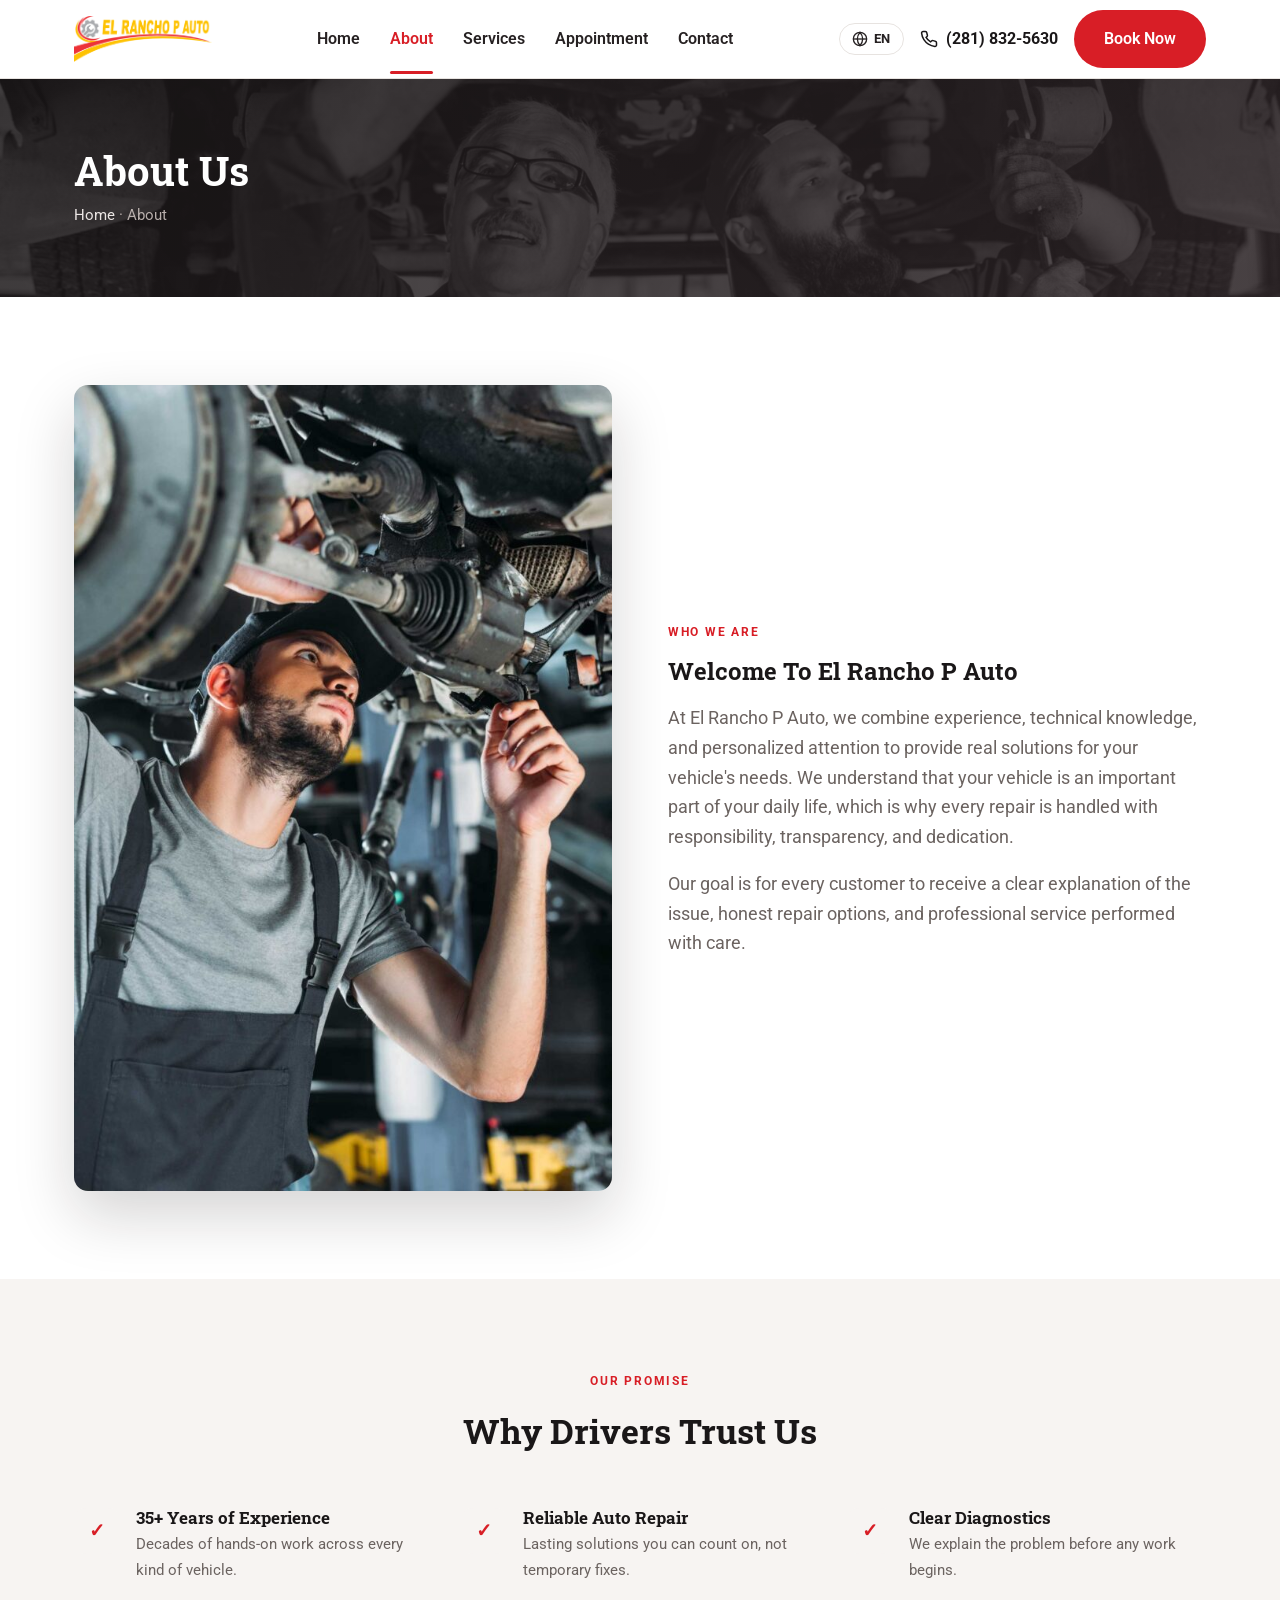
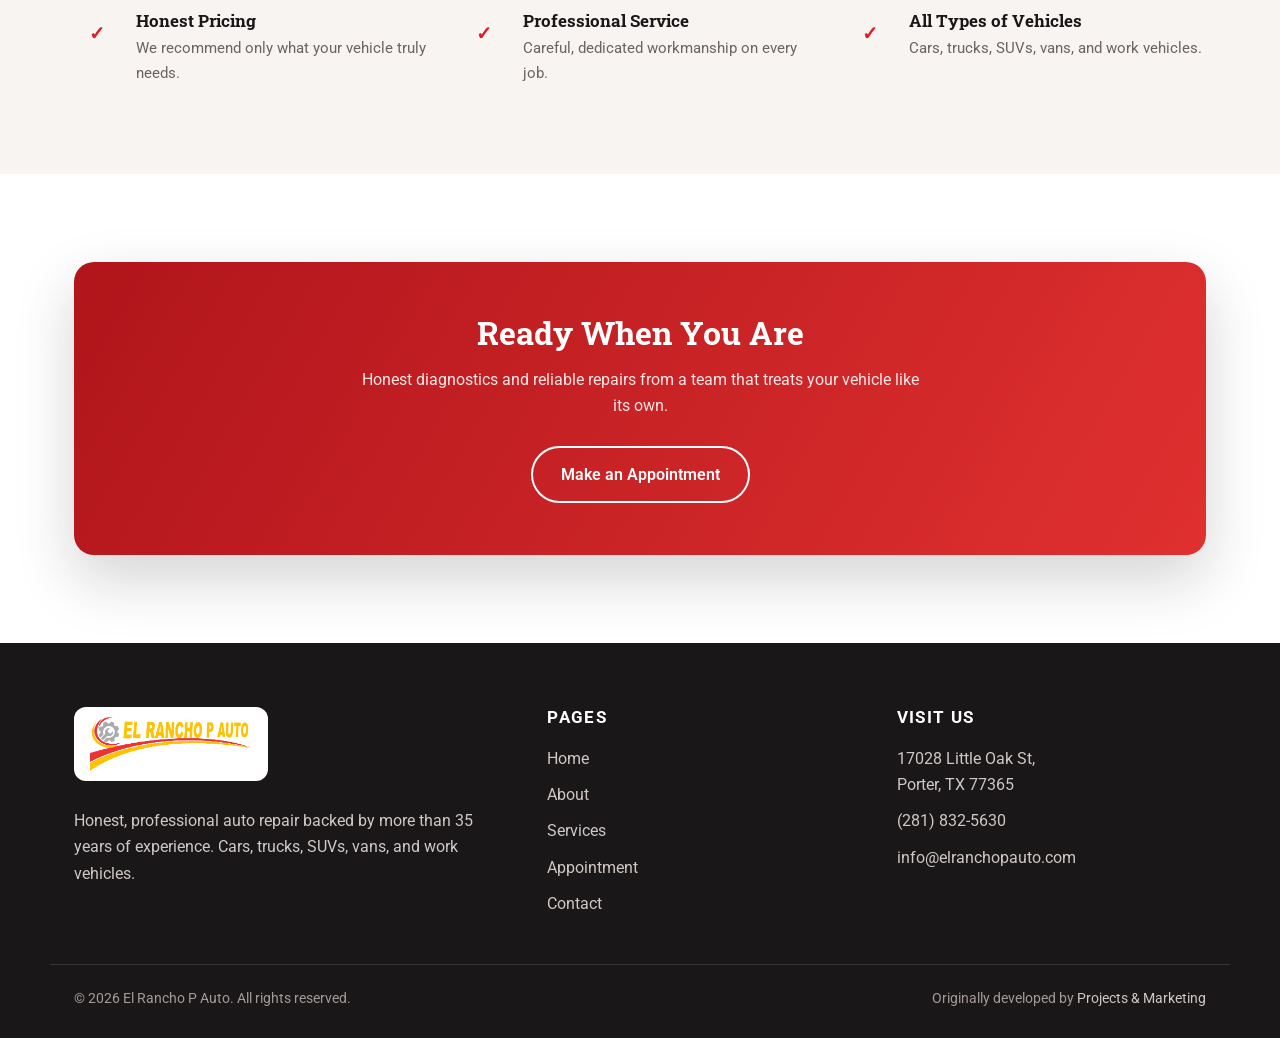
==== about.html @ 1ee65aa2 "Sitio web El Rancho P Auto — landing bilingüe EN/ES (rebuild por JECT)" ====
<!DOCTYPE html>
<html lang="en">
<head>
<meta charset="UTF-8">
<meta name="viewport" content="width=device-width, initial-scale=1">
<title>About — El Rancho P Auto | Trusted Auto Repair in Porter, TX</title>
<meta name="description" content="Learn about El Rancho P Auto: 35+ years of experience, reliable auto repair, clear diagnostics, honest pricing, and professional service for all types of vehicles in Porter, Texas.">
<link rel="icon" href="assets/img/favicon.png">
<link rel="preconnect" href="https://fonts.googleapis.com">
<link rel="preconnect" href="https://fonts.gstatic.com" crossorigin>
<link href="https://fonts.googleapis.com/css2?family=Roboto+Slab:wght@500;700;800&family=Roboto:wght@400;500;700&display=swap" rel="stylesheet">
<link rel="stylesheet" href="css/styles.css">
</head>
<body>

<header class="site-header">
  <div class="container nav">
    <a class="nav__logo" href="index.html"><img src="assets/img/logo.png" alt="El Rancho P Auto"></a>
    <ul class="nav__menu">
      <li><a href="index.html">Home</a></li>
      <li><a href="about.html" class="is-active">About</a></li>
      <li><a href="services.html">Services</a></li>
      <li><a href="appointment.html">Appointment</a></li>
      <li><a href="contact.html">Contact</a></li>
    </ul>
    <div class="nav__cta">
      <button class="lang-toggle" id="langToggle" type="button" title="Switch language / Cambiar idioma" aria-label="Switch language"><svg viewBox="0 0 24 24" fill="none" stroke="currentColor" stroke-width="2"><circle cx="12" cy="12" r="10"></circle><path d="M2 12h20"></path><path d="M12 2a15.3 15.3 0 0 1 4 10 15.3 15.3 0 0 1-4 10 15.3 15.3 0 0 1-4-10 15.3 15.3 0 0 1 4-10z"></path></svg><span class="lang-toggle__code">EN</span></button>
      <a class="nav__phone" href="tel:+12818325630">
        <svg width="18" height="18" viewBox="0 0 24 24" fill="none" stroke="currentColor" stroke-width="2"><path d="M22 16.92v3a2 2 0 0 1-2.18 2 19.79 19.79 0 0 1-8.63-3.07 19.5 19.5 0 0 1-6-6 19.79 19.79 0 0 1-3.07-8.67A2 2 0 0 1 4.11 2h3a2 2 0 0 1 2 1.72c.13.96.36 1.9.7 2.81a2 2 0 0 1-.45 2.11L8.09 9.91a16 16 0 0 0 6 6l1.27-1.27a2 2 0 0 1 2.11-.45c.91.34 1.85.57 2.81.7A2 2 0 0 1 22 16.92z"/></svg>
        (281) 832-5630</a>
      <a class="btn btn--primary" href="appointment.html">Book Now</a>
      <button class="nav__toggle" aria-label="Open menu"><span></span><span></span><span></span></button>
    </div>
  </div>
</header>

<section class="hero hero--sub">
  <div class="container">
    <div class="hero__inner">
      <h1>About Us</h1>
      <div class="breadcrumb"><a href="index.html">Home</a> · About</div>
    </div>
  </div>
</section>

<section class="section">
  <div class="container">
    <div class="split">
      <div><img src="assets/img/about-portrait.jpg" alt="El Rancho P Auto mechanic at work"></div>
      <div>
        <span class="eyebrow">Who We Are</span>
        <h2>Welcome To El Rancho P Auto</h2>
        <p class="lead" style="margin:18px 0">At El Rancho P Auto, we combine experience, technical knowledge, and personalized attention to provide real solutions for your vehicle's needs. We understand that your vehicle is an important part of your daily life, which is why every repair is handled with responsibility, transparency, and dedication.</p>
        <p class="lead">Our goal is for every customer to receive a clear explanation of the issue, honest repair options, and professional service performed with care.</p>
      </div>
    </div>
  </div>
</section>

<section class="section section--alt">
  <div class="container">
    <div class="section__head">
      <span class="eyebrow">Our Promise</span>
      <h2>Why Drivers Trust Us</h2>
    </div>
    <div class="grid grid-3">
      <div class="feature"><div class="feature__icon">✓</div><div><h3>35+ Years of Experience</h3><p>Decades of hands-on work across every kind of vehicle.</p></div></div>
      <div class="feature"><div class="feature__icon">✓</div><div><h3>Reliable Auto Repair</h3><p>Lasting solutions you can count on, not temporary fixes.</p></div></div>
      <div class="feature"><div class="feature__icon">✓</div><div><h3>Clear Diagnostics</h3><p>We explain the problem before any work begins.</p></div></div>
      <div class="feature"><div class="feature__icon">✓</div><div><h3>Honest Pricing</h3><p>We recommend only what your vehicle truly needs.</p></div></div>
      <div class="feature"><div class="feature__icon">✓</div><div><h3>Professional Service</h3><p>Careful, dedicated workmanship on every job.</p></div></div>
      <div class="feature"><div class="feature__icon">✓</div><div><h3>All Types of Vehicles</h3><p>Cars, trucks, SUVs, vans, and work vehicles.</p></div></div>
    </div>
  </div>
</section>

<section class="section">
  <div class="container">
    <div class="cta-strip">
      <h2>Ready When You Are</h2>
      <p>Honest diagnostics and reliable repairs from a team that treats your vehicle like its own.</p>
      <a class="btn btn--ghost" href="appointment.html" style="border-color:#fff">Make an Appointment</a>
    </div>
  </div>
</section>

<footer class="site-footer">
  <div class="container footer-grid">
    <div>
      <span style="display:inline-block;background:#fff;padding:10px 16px;border-radius:12px"><img src="assets/img/logo.png" alt="El Rancho P Auto" style="margin:0"></span>
      <p style="margin-top:18px">Honest, professional auto repair backed by more than 35 years of experience. Cars, trucks, SUVs, vans, and work vehicles.</p>
    </div>
    <div>
      <h4>Pages</h4>
      <ul class="footer-links">
        <li><a href="index.html">Home</a></li>
        <li><a href="about.html">About</a></li>
        <li><a href="services.html">Services</a></li>
        <li><a href="appointment.html">Appointment</a></li>
        <li><a href="contact.html">Contact</a></li>
      </ul>
    </div>
    <div>
      <h4>Visit Us</h4>
      <ul class="footer-links">
        <li>17028 Little Oak St,<br>Porter, TX 77365</li>
        <li><a href="tel:+12818325630">(281) 832-5630</a></li>
        <li><a href="mailto:info@elranchopauto.com">info@elranchopauto.com</a></li>
      </ul>
    </div>
  </div>
  <div class="container footer-bottom">
    <span>© <span data-year>2026</span> El Rancho P Auto. All rights reserved.</span>
    <span>Originally developed by <a href="http://projectsandmarketing.net" target="_blank" rel="noopener">Projects &amp; Marketing</a></span>
  </div>
</footer>

<script src="js/main.js"></script>
<script src="js/i18n.js"></script>
</body>
</html>
---- css/styles.css ----
/* =====================================================================
   El Rancho P Auto — clean rebuild stylesheet
   Brand palette corrected to logo brand colors
   Primary #D81E26 · Dark #1A1718 · Reserved gold #E8A200
   Fonts: Roboto (body) / Roboto Slab (headings)
   ===================================================================== */

:root{
  --blue:#D81E26;        /* PRIMARY intense red (anchored to logo #E03030, deepened for AA + intensity) */
  --blue-dark:#B0151B;   /* darker red — button hover / gradient end */
  --navy:#1A1718;        /* near-black charcoal (warm, never blue) — headings, hero, footer */
  --slate:#262122;       /* charcoal mid — body text, dark-button hover, nav links */
  --teal:#3A3335;        /* repurposed neutral warm charcoal (gold is reserved) */
  --bg:#ffffff;
  --bg-alt:#F7F4F2;      /* warm light gray (NOT blue) */
  --text:#262122;
  --muted:#6B6360;       /* neutral warm gray */
  --line:#E7E3E0;        /* neutral warm border */
  --white:#ffffff;
  --radius:14px;
  --shadow:0 10px 30px rgba(20,18,18,.10);
  --shadow-lg:0 24px 60px rgba(20,18,18,.18);
  --max:1180px;
  --font:"Roboto",-apple-system,BlinkMacSystemFont,"Segoe UI",Helvetica,Arial,sans-serif;
  --font-head:"Roboto Slab",Georgia,"Times New Roman",serif;
  --gold:#E8A200;        /* RESERVED: review/rating stars only */
}

*{box-sizing:border-box;margin:0;padding:0}
html{scroll-behavior:smooth}
body{
  font-family:var(--font);
  color:var(--text);
  line-height:1.65;
  background:var(--bg);
  -webkit-font-smoothing:antialiased;
}
img{max-width:100%;display:block;height:auto}
a{color:var(--blue);text-decoration:none;transition:.2s}
a:hover{color:var(--blue-dark)}
h1,h2,h3,h4,h5{font-family:var(--font-head);color:var(--navy);line-height:1.2;font-weight:700}
.container{max-width:var(--max);margin:0 auto;padding:0 24px}
.eyebrow{display:inline-block;font-family:var(--font);font-weight:700;text-transform:uppercase;
  letter-spacing:.14em;font-size:.78rem;color:var(--blue);margin-bottom:14px}
.section{padding:88px 0}
.section--alt{background:var(--bg-alt)}
.section__head{max-width:720px;margin:0 auto 56px;text-align:center}
.section__head h2{font-size:2.1rem;margin-top:6px}
.section__head p{color:var(--muted);margin-top:14px;font-size:1.05rem}
.lead{font-size:1.12rem;color:var(--muted)}

/* ---------- Buttons ---------- */
.btn{display:inline-flex;align-items:center;gap:9px;font-weight:600;font-family:var(--font);
  padding:14px 28px;border-radius:999px;cursor:pointer;border:2px solid transparent;font-size:.98rem}
.btn--primary{background:var(--blue);color:#fff}
.btn--primary:hover{background:var(--blue-dark);color:#fff;transform:translateY(-2px)}
.btn--ghost{background:transparent;color:#fff;border-color:rgba(255,255,255,.6)}
.btn--ghost:hover{background:#fff;color:var(--navy)}
.btn--dark{background:var(--navy);color:#fff}
.btn--dark:hover{background:var(--slate);color:#fff}

/* ---------- Header ---------- */
.site-header{position:sticky;top:0;z-index:50;background:rgba(255,255,255,.96);
  backdrop-filter:blur(8px);border-bottom:1px solid var(--line)}
.nav{display:flex;align-items:center;justify-content:space-between;gap:24px;height:78px}
.nav__logo img{height:46px;width:auto}
.nav__menu{display:flex;align-items:center;gap:30px;list-style:none}
.nav__menu a{color:var(--slate);font-weight:600;font-size:.97rem;position:relative}
.nav__menu a:hover,.nav__menu a.is-active{color:var(--blue)}
.nav__menu a.is-active::after{content:"";position:absolute;left:0;right:0;bottom:-26px;height:3px;background:var(--blue);border-radius:3px}
.nav__cta{display:flex;align-items:center;gap:16px}
.nav__phone{display:inline-flex;align-items:center;gap:8px;font-weight:700;color:var(--navy)}
.nav__toggle{display:none;flex-direction:column;gap:5px;background:none;border:0;cursor:pointer;padding:8px}
.nav__toggle span{width:26px;height:3px;background:var(--navy);border-radius:3px;transition:.3s}

/* ---------- Hero ---------- */
.hero{position:relative;color:#fff;background:linear-gradient(120deg,#1A1718 0%,#241015 55%,#3a0f12 100%);overflow:hidden}
.hero::after{content:"";position:absolute;inset:0;background:url('../assets/img/hero-techs.jpg') center/cover;opacity:.18;mix-blend-mode:luminosity}
.hero__inner{position:relative;z-index:2;max-width:760px;padding:104px 0}
.hero h1{color:#fff;font-size:3rem;line-height:1.1}
.hero p{font-size:1.2rem;margin-top:20px;color:#E8E2E0;max-width:600px}
.hero__actions{margin-top:34px;display:flex;gap:16px;flex-wrap:wrap}
.hero--sub{background:linear-gradient(120deg,#1A1718,#2B2426)}
.hero--sub .hero__inner{padding:70px 0;max-width:var(--max)}
.hero--sub h1{font-size:2.5rem}
.breadcrumb{color:#B8AFAC;font-size:.92rem;margin-top:10px}
.breadcrumb a{color:#EBE6E4}

/* ---------- Feature / value grids ---------- */
.grid{display:grid;gap:28px}
.grid-2{grid-template-columns:repeat(2,1fr)}
.grid-3{grid-template-columns:repeat(3,1fr)}
.split{display:grid;grid-template-columns:1fr 1fr;gap:56px;align-items:center}
.split img{border-radius:var(--radius);box-shadow:var(--shadow-lg)}

.feature{display:flex;gap:16px;align-items:flex-start}
.feature__icon{flex:0 0 46px;height:46px;border-radius:12px;background:var(--bg-alt);color:var(--blue);
  display:grid;place-items:center;font-size:1.2rem;font-weight:800}
.feature h3{font-size:1.08rem;margin-bottom:4px}
.feature p{color:var(--muted);font-size:.96rem}

.value-list{list-style:none;display:grid;gap:14px}
.value-list li{display:flex;gap:12px;align-items:center;font-weight:600;color:var(--slate)}
.value-list .tick{flex:0 0 26px;height:26px;border-radius:50%;background:var(--blue);color:#fff;
  display:grid;place-items:center;font-size:.8rem}

/* ---------- Cards ---------- */
.card{background:#fff;border:1px solid var(--line);border-radius:var(--radius);overflow:hidden;
  box-shadow:var(--shadow);transition:.25s;display:flex;flex-direction:column}
.card:hover{transform:translateY(-6px);box-shadow:var(--shadow-lg)}
.card__img{aspect-ratio:4/3;object-fit:cover;width:100%}
.card__body{padding:26px}
.card__body h3{font-size:1.25rem;margin-bottom:10px}
.card__body p{color:var(--muted);font-size:.97rem}

/* ---------- Reviews ---------- */
.reviews{display:grid;grid-template-columns:repeat(3,1fr);gap:24px}
.review{background:#fff;border:1px solid var(--line);border-radius:var(--radius);padding:26px;box-shadow:var(--shadow)}
.review__stars{color:#E8A200;letter-spacing:2px;margin-bottom:10px}
.review p{color:var(--slate);font-style:italic}
.review__by{margin-top:14px;font-weight:700;color:var(--navy);font-style:normal}
.rating-badge{display:inline-flex;align-items:center;gap:12px;background:#fff;border:1px solid var(--line);
  border-radius:999px;padding:10px 22px;box-shadow:var(--shadow);font-weight:700;color:var(--navy)}
.rating-badge b{color:#262122}

/* ---------- CTA strip ---------- */
.cta-strip{background:linear-gradient(120deg,#B0151B,#E03030);color:#fff;border-radius:20px;
  padding:52px;text-align:center;box-shadow:var(--shadow-lg)}
.cta-strip h2{color:#fff;font-size:2rem}
.cta-strip p{color:#FBE7E8;max-width:560px;margin:14px auto 26px}

/* ---------- Contact / info ---------- */
.info-list{list-style:none;display:grid;gap:20px}
.info-list li{display:flex;gap:16px;align-items:flex-start}
.info-list .ic{flex:0 0 44px;height:44px;border-radius:12px;background:var(--blue);color:#fff;display:grid;place-items:center}
.info-list span{display:block}
.info-list b{color:var(--navy)}
.map-embed{border:0;width:100%;height:100%;min-height:340px;border-radius:var(--radius)}

/* ---------- Forms ---------- */
.form{display:grid;gap:18px;background:#fff;border:1px solid var(--line);border-radius:var(--radius);
  padding:32px;box-shadow:var(--shadow)}
.form .row{display:grid;grid-template-columns:1fr 1fr;gap:18px}
.field{display:flex;flex-direction:column;gap:7px}
.field label{font-weight:600;font-size:.9rem;color:var(--slate)}
.field input,.field select,.field textarea{padding:13px 15px;border:1px solid var(--line);border-radius:10px;
  font-family:var(--font);font-size:.97rem;background:#FAFAF9;transition:.2s}
.field input:focus,.field select:focus,.field textarea:focus{outline:none;border-color:var(--blue);
  box-shadow:0 0 0 3px rgba(216,30,38,.18);background:#fff}
.field textarea{resize:vertical;min-height:120px}
.form__note{font-size:.85rem;color:var(--muted)}

/* ---------- Footer ---------- */
.site-footer{background:var(--navy);color:#CFC8C5;padding:64px 0 28px}
.footer-grid{display:grid;grid-template-columns:1.4fr 1fr 1fr;gap:40px}
.site-footer h4{color:#fff;font-size:1.05rem;margin-bottom:18px;font-family:var(--font);text-transform:uppercase;letter-spacing:.08em}
.site-footer img{height:54px;margin-bottom:16px}
.site-footer a{color:#CFC8C5}
.site-footer a:hover{color:#fff}
.footer-links{list-style:none;display:grid;gap:10px}
.footer-bottom{border-top:1px solid rgba(255,255,255,.12);margin-top:46px;padding-top:22px;
  display:flex;justify-content:space-between;gap:14px;flex-wrap:wrap;font-size:.88rem;color:#A39B98}

/* ---------- Utilities ---------- */
.text-center{text-align:center}
.mt-0{margin-top:0}
.badge-soft{display:inline-block;background:var(--bg-alt);color:var(--blue);font-weight:600;
  padding:6px 14px;border-radius:999px;font-size:.82rem;margin-bottom:18px}

/* ---------- Responsive ---------- */
@media (max-width:900px){
  .nav__menu,.nav__phone{display:none}
  .nav__toggle{display:flex}
  .nav__menu.is-open{display:flex;position:absolute;top:78px;left:0;right:0;flex-direction:column;
    background:#fff;padding:18px 24px;gap:18px;border-bottom:1px solid var(--line);box-shadow:var(--shadow)}
  .nav__menu.is-open a.is-active::after{display:none}
  .split{grid-template-columns:1fr;gap:34px}
  .grid-3,.reviews,.footer-grid{grid-template-columns:1fr}
  .grid-2{grid-template-columns:1fr}
  .hero h1{font-size:2.2rem}
  .hero__inner{padding:72px 0}
  .form .row{grid-template-columns:1fr}
  .section{padding:60px 0}
  .cta-strip{padding:36px 24px}
}
@media (max-width:560px){
  .hero h1{font-size:1.9rem}
  .section__head h2{font-size:1.6rem}
}

/* ---------- Language toggle ---------- */
.lang-toggle{display:inline-flex;align-items:center;gap:6px;background:transparent;border:1.5px solid var(--line);
  color:var(--slate);font-family:var(--font);font-weight:700;font-size:.82rem;padding:7px 12px;border-radius:999px;
  cursor:pointer;transition:.2s;line-height:1}
.lang-toggle:hover{border-color:var(--blue);color:var(--blue)}
.lang-toggle svg{width:16px;height:16px;flex:0 0 16px}
.lang-toggle__code{letter-spacing:.04em}
@media (max-width:560px){ .lang-toggle{padding:6px 9px;font-size:.78rem} }
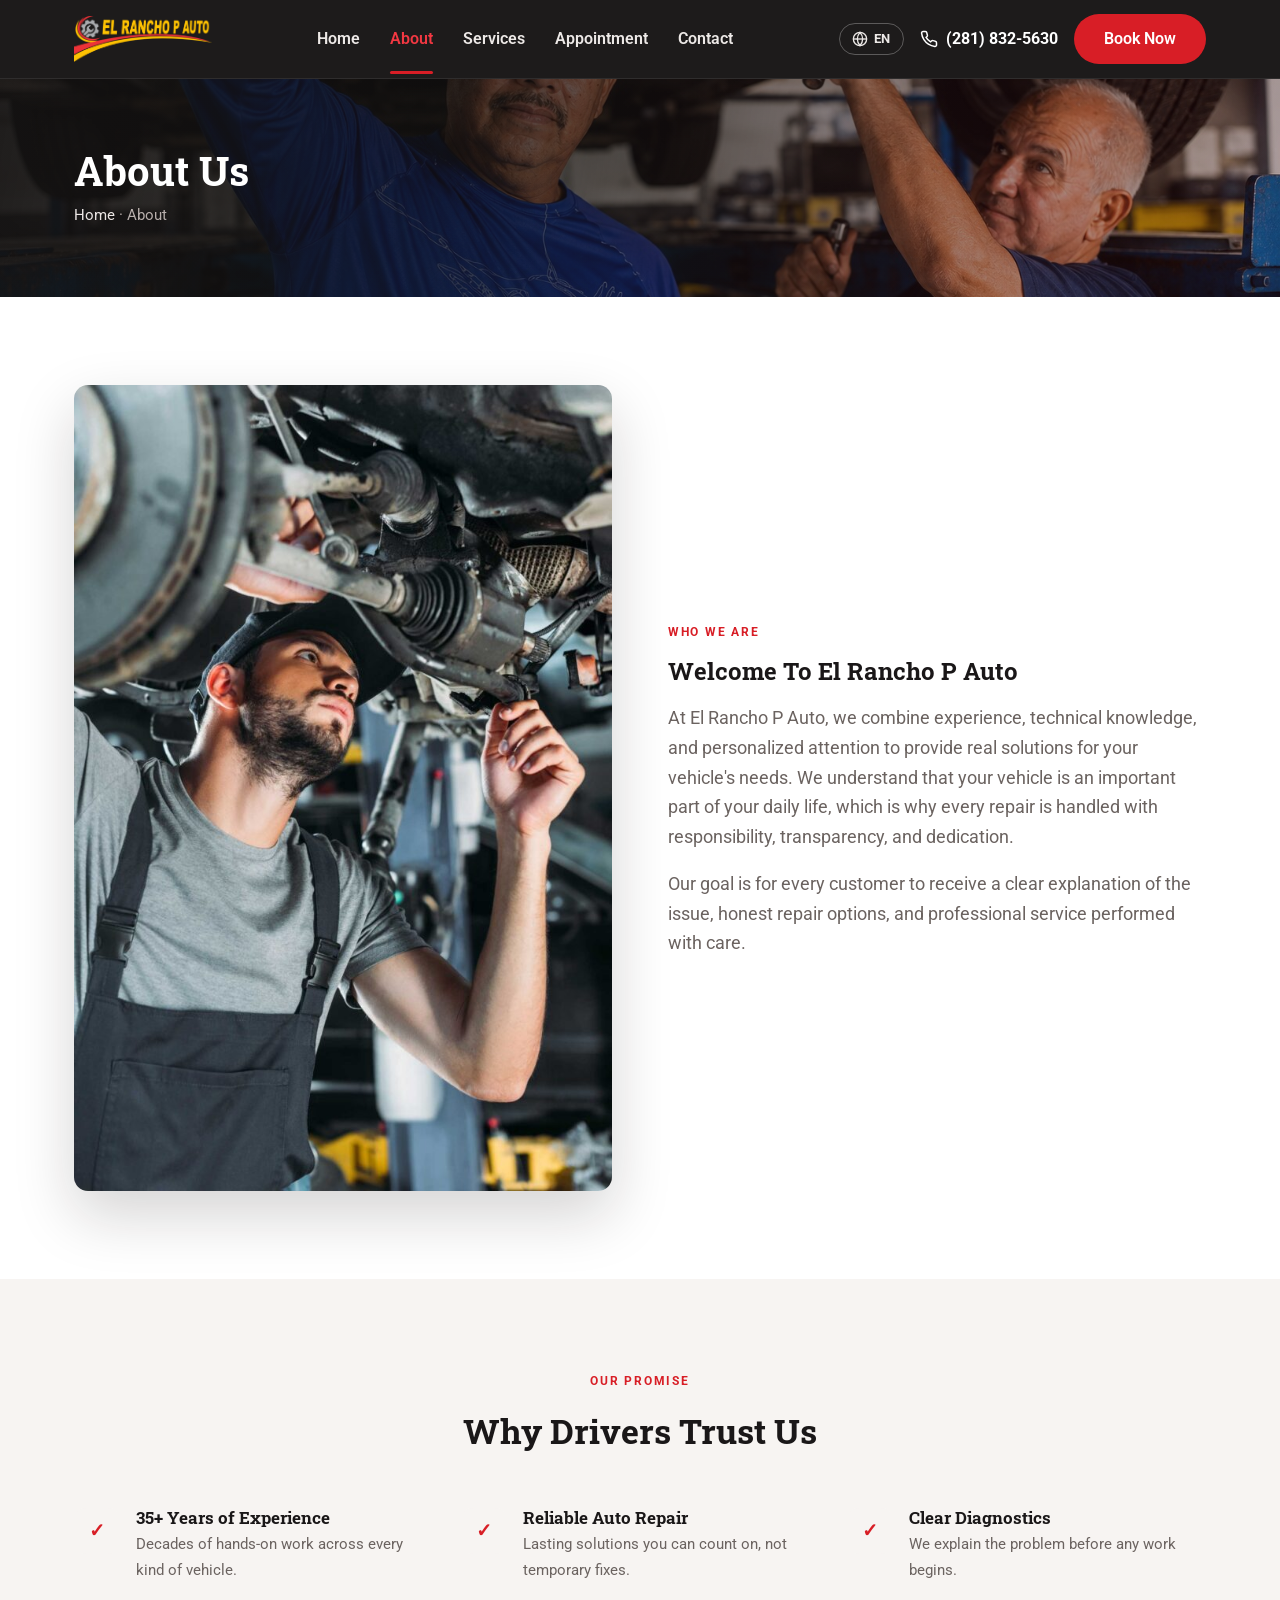
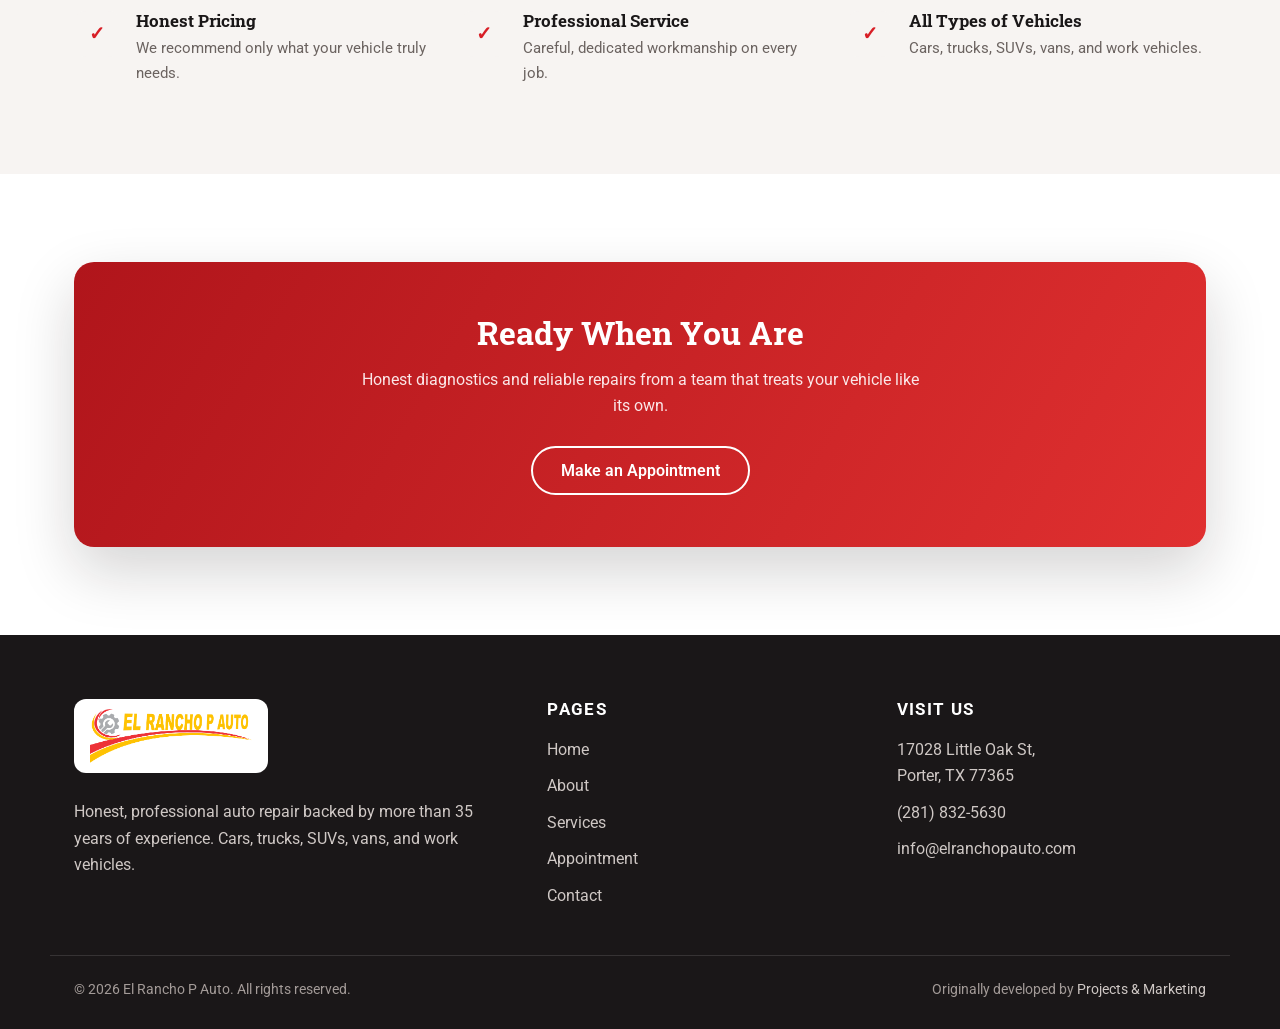
==== commit c4a775f2: "Add asset cache busting" ====
--- a/about.html
+++ b/about.html
@@ -9,7 +9,7 @@
 <link rel="preconnect" href="https://fonts.googleapis.com">
 <link rel="preconnect" href="https://fonts.gstatic.com" crossorigin>
 <link href="https://fonts.googleapis.com/css2?family=Roboto+Slab:wght@500;700;800&family=Roboto:wght@400;500;700&display=swap" rel="stylesheet">
-<link rel="stylesheet" href="css/styles.css">
+<link rel="stylesheet" href="css/styles.css?v=20260611-4276b98">
 </head>
 <body>
 
@@ -115,7 +115,7 @@
   </div>
 </footer>
 
-<script src="js/main.js"></script>
-<script src="js/i18n.js"></script>
+<script src="js/main.js?v=20260611-4276b98"></script>
+<script src="js/i18n.js?v=20260611-4276b98"></script>
 </body>
 </html>
--- a/css/styles.css
+++ b/css/styles.css
@@ -50,8 +50,9 @@
 .lead{font-size:1.12rem;color:var(--muted)}
 
 /* ---------- Buttons ---------- */
-.btn{display:inline-flex;align-items:center;gap:9px;font-weight:600;font-family:var(--font);
-  padding:14px 28px;border-radius:999px;cursor:pointer;border:2px solid transparent;font-size:.98rem}
+.btn{display:inline-flex;align-items:center;justify-content:center;gap:9px;font-weight:600;font-family:var(--font);
+  padding:14px 28px;border-radius:999px;cursor:pointer;border:2px solid transparent;font-size:.98rem;
+  white-space:nowrap;line-height:1.1}
 .btn--primary{background:var(--blue);color:#fff}
 .btn--primary:hover{background:var(--blue-dark);color:#fff;transform:translateY(-2px)}
 .btn--ghost{background:transparent;color:#fff;border-color:rgba(255,255,255,.6)}
@@ -60,22 +61,22 @@
 .btn--dark:hover{background:var(--slate);color:#fff}
 
 /* ---------- Header ---------- */
-.site-header{position:sticky;top:0;z-index:50;background:rgba(255,255,255,.96);
-  backdrop-filter:blur(8px);border-bottom:1px solid var(--line)}
+.site-header{position:sticky;top:0;z-index:50;background:rgba(20,18,18,.96);
+  backdrop-filter:blur(8px);border-bottom:1px solid rgba(255,255,255,.08)}
 .nav{display:flex;align-items:center;justify-content:space-between;gap:24px;height:78px}
 .nav__logo img{height:46px;width:auto}
 .nav__menu{display:flex;align-items:center;gap:30px;list-style:none}
-.nav__menu a{color:var(--slate);font-weight:600;font-size:.97rem;position:relative}
-.nav__menu a:hover,.nav__menu a.is-active{color:var(--blue)}
+.nav__menu a{color:#EDE9E7;font-weight:600;font-size:.97rem;position:relative}
+.nav__menu a:hover,.nav__menu a.is-active{color:#F23842}
 .nav__menu a.is-active::after{content:"";position:absolute;left:0;right:0;bottom:-26px;height:3px;background:var(--blue);border-radius:3px}
 .nav__cta{display:flex;align-items:center;gap:16px}
-.nav__phone{display:inline-flex;align-items:center;gap:8px;font-weight:700;color:var(--navy)}
+.nav__phone{display:inline-flex;align-items:center;gap:8px;font-weight:700;color:#fff}
 .nav__toggle{display:none;flex-direction:column;gap:5px;background:none;border:0;cursor:pointer;padding:8px}
-.nav__toggle span{width:26px;height:3px;background:var(--navy);border-radius:3px;transition:.3s}
+.nav__toggle span{width:26px;height:3px;background:#fff;border-radius:3px;transition:.3s}
 
 /* ---------- Hero ---------- */
 .hero{position:relative;color:#fff;background:linear-gradient(120deg,#1A1718 0%,#241015 55%,#3a0f12 100%);overflow:hidden}
-.hero::after{content:"";position:absolute;inset:0;background:url('../assets/img/hero-techs.jpg') center/cover;opacity:.18;mix-blend-mode:luminosity}
+.hero::after{content:"";position:absolute;inset:0;background:linear-gradient(100deg,rgba(20,18,18,.93) 0%,rgba(20,18,18,.72) 40%,rgba(40,16,21,.46) 72%,rgba(58,15,18,.34) 100%),url('../assets/img/hero-team.jpg') center/cover}
 .hero__inner{position:relative;z-index:2;max-width:760px;padding:104px 0}
 .hero h1{color:#fff;font-size:3rem;line-height:1.1}
 .hero p{font-size:1.2rem;margin-top:20px;color:#E8E2E0;max-width:600px}
@@ -172,7 +173,7 @@
   .nav__menu,.nav__phone{display:none}
   .nav__toggle{display:flex}
   .nav__menu.is-open{display:flex;position:absolute;top:78px;left:0;right:0;flex-direction:column;
-    background:#fff;padding:18px 24px;gap:18px;border-bottom:1px solid var(--line);box-shadow:var(--shadow)}
+    background:#1A1718;padding:18px 24px;gap:18px;border-bottom:1px solid rgba(255,255,255,.08);box-shadow:var(--shadow)}
   .nav__menu.is-open a.is-active::after{display:none}
   .split{grid-template-columns:1fr;gap:34px}
   .grid-3,.reviews,.footer-grid{grid-template-columns:1fr}
@@ -186,13 +187,20 @@
 @media (max-width:560px){
   .hero h1{font-size:1.9rem}
   .section__head h2{font-size:1.6rem}
+  .nav{gap:12px}
+  .nav__cta{gap:9px}
+  .nav__cta .btn{padding:9px 16px;font-size:.88rem}
 }
 
 /* ---------- Language toggle ---------- */
-.lang-toggle{display:inline-flex;align-items:center;gap:6px;background:transparent;border:1.5px solid var(--line);
-  color:var(--slate);font-family:var(--font);font-weight:700;font-size:.82rem;padding:7px 12px;border-radius:999px;
+.lang-toggle{display:inline-flex;align-items:center;gap:6px;background:transparent;border:1.5px solid rgba(255,255,255,.28);
+  color:#EDE9E7;font-family:var(--font);font-weight:700;font-size:.82rem;padding:7px 12px;border-radius:999px;
   cursor:pointer;transition:.2s;line-height:1}
 .lang-toggle:hover{border-color:var(--blue);color:var(--blue)}
 .lang-toggle svg{width:16px;height:16px;flex:0 0 16px}
 .lang-toggle__code{letter-spacing:.04em}
 @media (max-width:560px){ .lang-toggle{padding:6px 9px;font-size:.78rem} }
+
+/* ---------- Google reviews ---------- */
+.rating-badge svg{vertical-align:middle;flex:0 0 auto}
+.reviews-cta{text-align:center;margin-top:36px}
